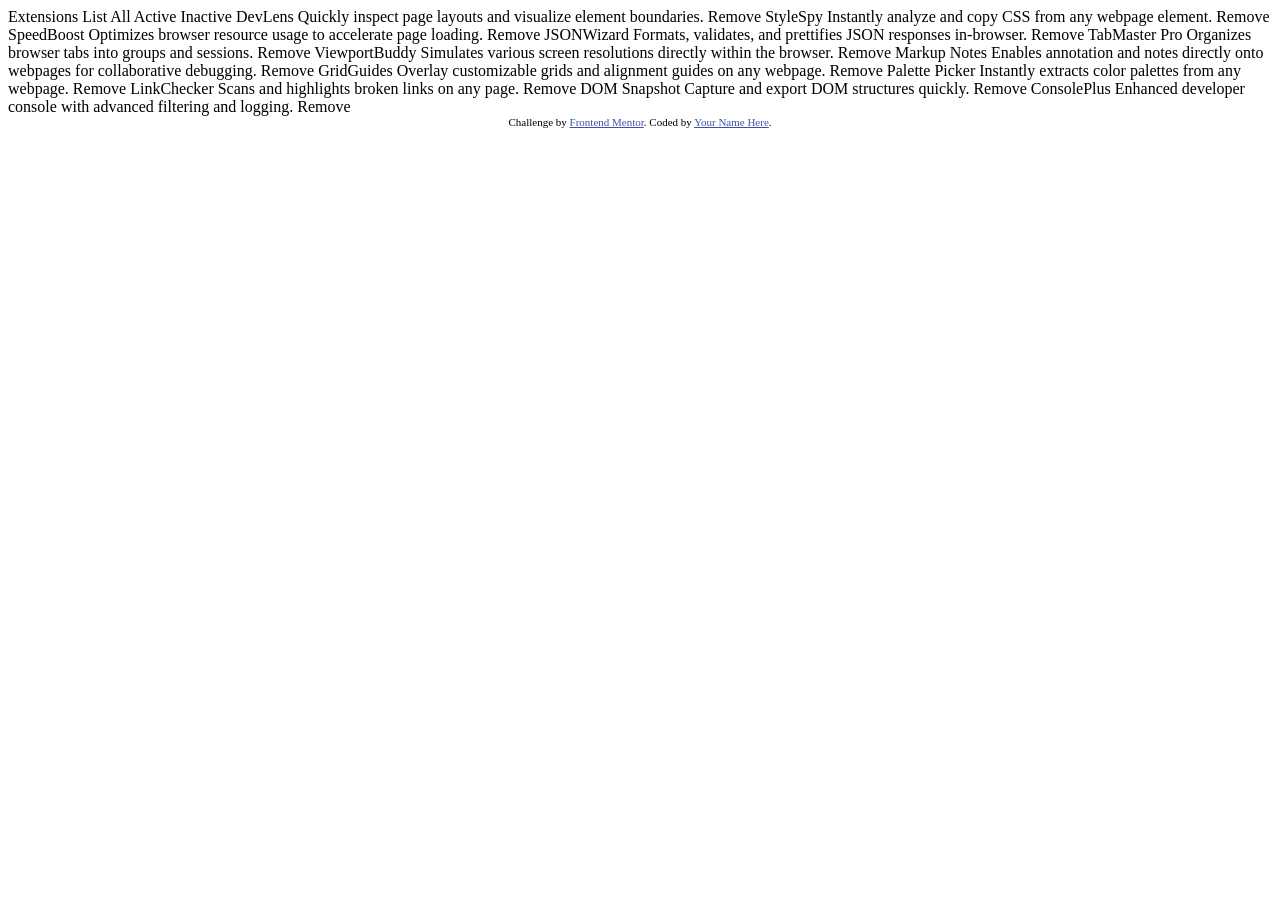
==== index.html @ 1ebfe711 "Add files via upload" ====
<!DOCTYPE html>
<html lang="en">
<head>
  <meta charset="UTF-8">
  <meta name="viewport" content="width=device-width, initial-scale=1.0"> <!-- displays site properly based on user's device -->

  <link rel="icon" type="image/png" sizes="32x32" href="./assets/images/favicon-32x32.png">
  
  <title>Frontend Mentor | Browser extensions manager UI</title>

  <!-- Feel free to remove these styles or customise in your own stylesheet 👍 -->
  <style>
    .attribution { font-size: 11px; text-align: center; }
    .attribution a { color: hsl(228, 45%, 44%); }
  </style>
</head>
<body>

  Extensions List

  All
  Active
  Inactive

  <!-- If you plan to use the JSON file to populate the data dynamically, you can delete the content below -->

  DevLens
  Quickly inspect page layouts and visualize element boundaries.
  Remove

  StyleSpy
  Instantly analyze and copy CSS from any webpage element.
  Remove

  SpeedBoost
  Optimizes browser resource usage to accelerate page loading.
  Remove

  JSONWizard
  Formats, validates, and prettifies JSON responses in-browser.
  Remove

  TabMaster Pro
  Organizes browser tabs into groups and sessions.
  Remove

  ViewportBuddy
  Simulates various screen resolutions directly within the browser.
  Remove

  Markup Notes
  Enables annotation and notes directly onto webpages for collaborative debugging.
  Remove

  GridGuides
  Overlay customizable grids and alignment guides on any webpage.
  Remove

  Palette Picker
  Instantly extracts color palettes from any webpage.
  Remove

  LinkChecker
  Scans and highlights broken links on any page.
  Remove

  DOM Snapshot
  Capture and export DOM structures quickly.
  Remove

  ConsolePlus
  Enhanced developer console with advanced filtering and logging.
  Remove

  <div class="attribution">
    Challenge by <a href="https://www.frontendmentor.io?ref=challenge">Frontend Mentor</a>. 
    Coded by <a href="#">Your Name Here</a>.
  </div>
</body>
</html>
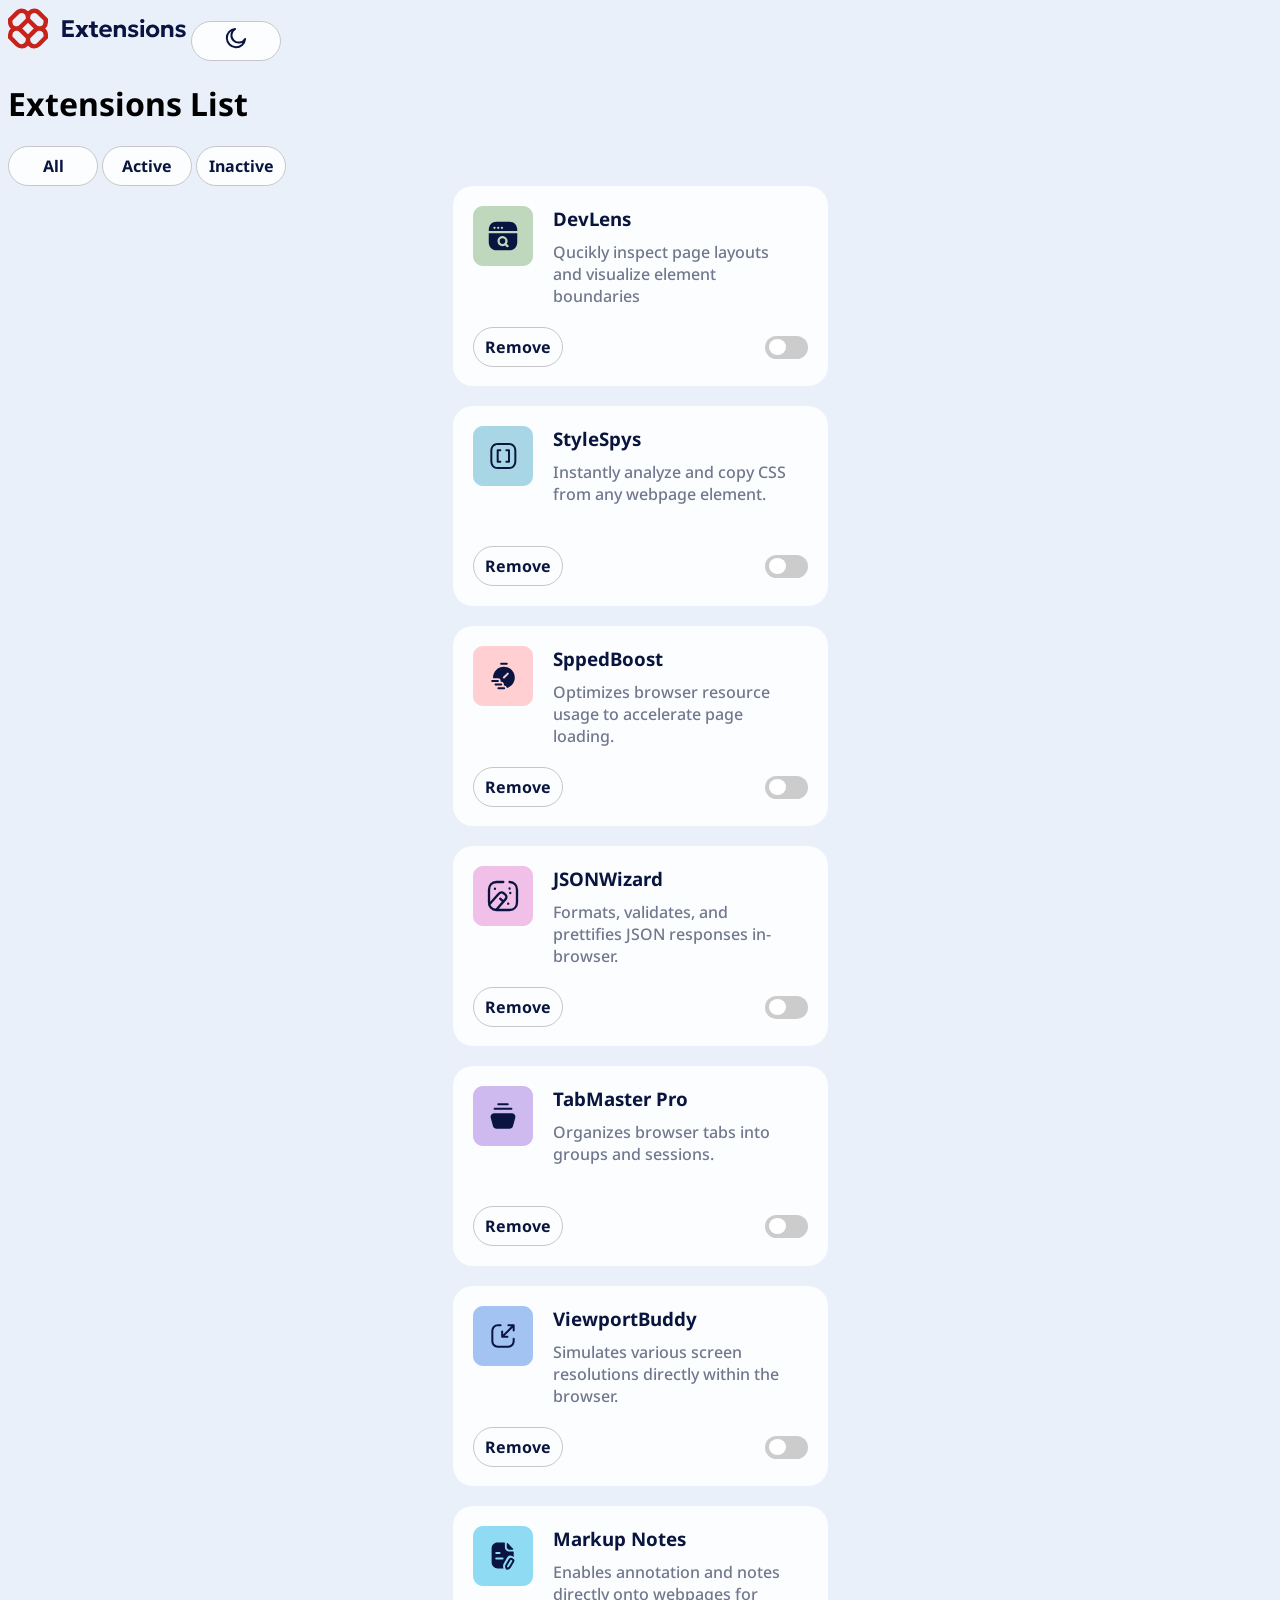
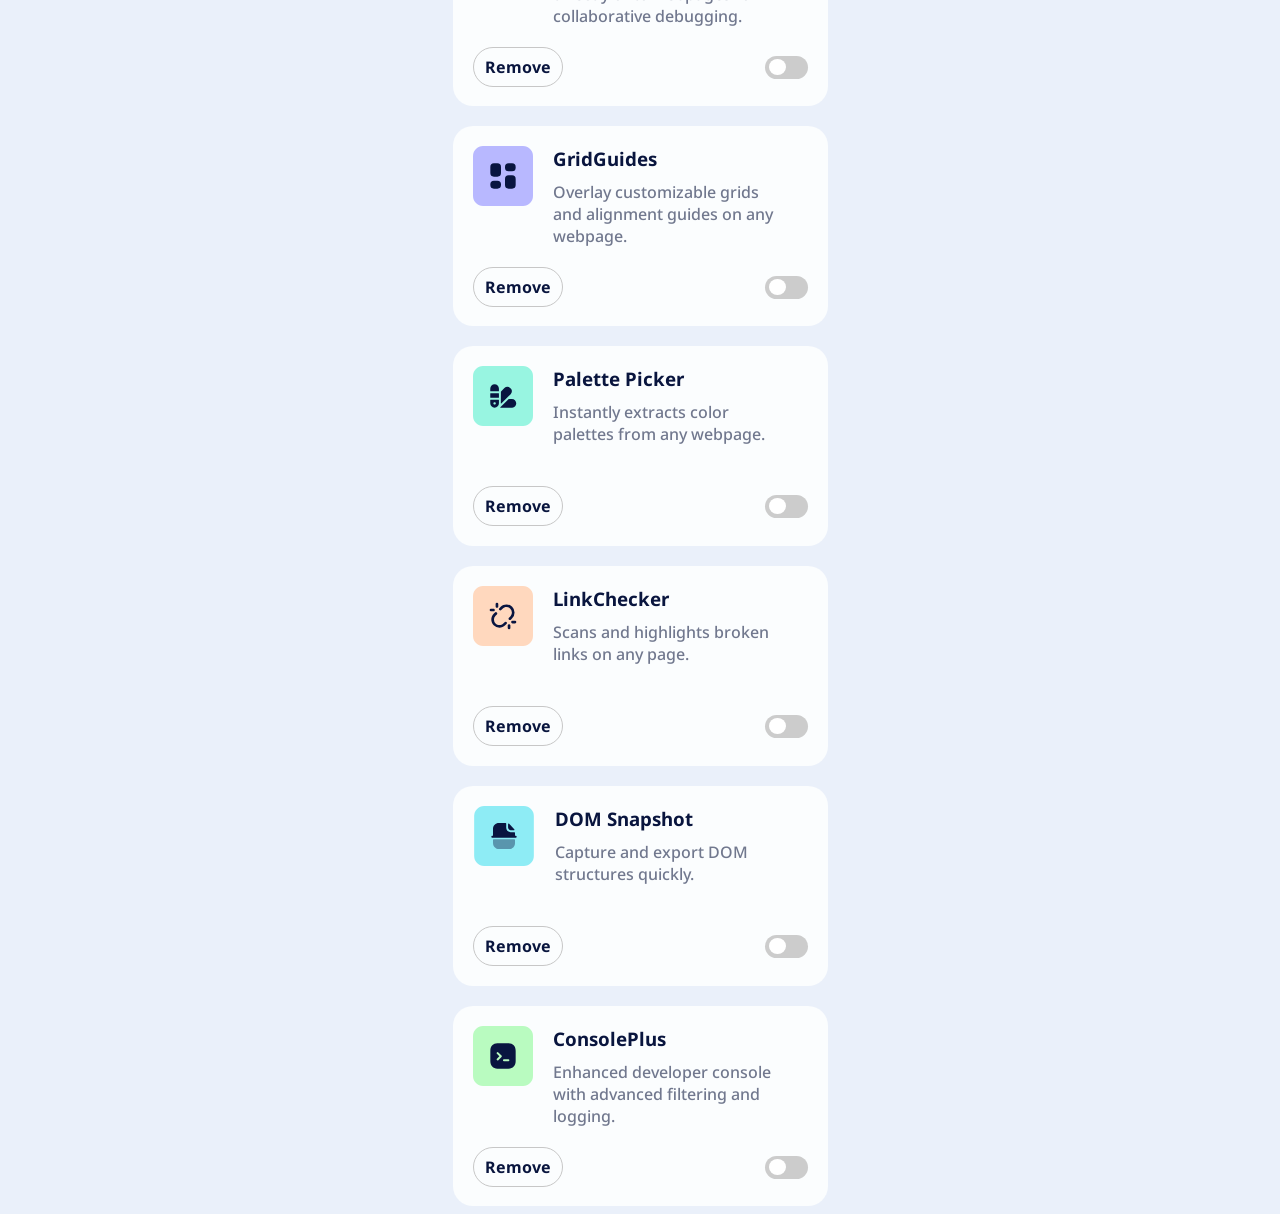
==== commit ec53afbc: "Update index.html" ====
--- a/index.html
+++ b/index.html
@@ -1,80 +1,230 @@
 <!DOCTYPE html>
 <html lang="en">
+
 <head>
-  <meta charset="UTF-8">
-  <meta name="viewport" content="width=device-width, initial-scale=1.0"> <!-- displays site properly based on user's device -->
+    <link rel="stylesheet" href="design.css">
+    <link rel="preconnect" href="https://fonts.googleapis.com">
+    <link rel="preconnect" href="https://fonts.gstatic.com" crossorigin>
+    <link
+        href="https://fonts.googleapis.com/css2?family=DM+Sans:ital,opsz,wght@0,9..40,100..1000;1,9..40,100..1000&family=Noto+Sans:ital,wght@0,100..900;1,100..900&family=Overpass:ital,wght@0,100..900;1,100..900&display=swap"
+        rel="stylesheet">
+    <meta charset="UTF-8">
+    <meta name="viewport" content="width=device-width, initial-scale=1.0">
+    <title>Browser Extensions Manager</title>
+</head>
 
-  <link rel="icon" type="image/png" sizes="32x32" href="./assets/images/favicon-32x32.png">
-  
-  <title>Frontend Mentor | Browser extensions manager UI</title>
+<body>
+    <div class="all">
+        <div class="extensions">
+            <div class="extensions-bar">
+                <img src="./assets/images/logo.svg">
+                <button class="toggle-btn" id="toggle-btn">
+                    <img id="toggle-icon" src="./assets/images/icon-moon.svg">
+                </button>
+            </div>
+            <h1>Extensions List</h1>
+            <div class="selections">
+                <button class="options" onclick="selectionActive(this)">All</button>
+                <button class="options" onclick="selectionActive(this)">Active</button>
+                <button class="options" onclick="selectionActive(this)">Inactive</button>
+            </div>
+        </div>
+        <div class="main-container" id="main-container">
+            <div class ="children" class="devlens">
+                <div class="description">
+                    <img src="./assets/images/logo-devlens.svg">
+                    <div class="inline">
+                        <h3>DevLens</h3>
+                        <p>Qucikly inspect page layouts and visualize element boundaries</p>
+                    </div>
+                </div>
+                <div class="buttons">
+                    <button class="remove">Remove</button>
+                    <label class="switch">
+                        <input type="checkbox">
+                        <span class="slider"></span>
+                    </label>
+                </div>
+            </div>
+            <div class ="children" class="stylespy">
+                <div class="description">
+                    <img src="./assets/images/logo-style-spy.svg">
+                    <div class="inline">
+                        <h3>StyleSpys</h3>
+                        <p>Instantly analyze and copy CSS from any webpage element.</p>
+                    </div>
+                </div>
+                <div class="buttons">
+                    <button class="remove">Remove</button>
+                    <label class="switch">
+                        <input type="checkbox">
+                        <span class="slider"></span>
+                    </label>
+                </div>
+            </div>
+            <div class ="children" class="speedboost">
+                <div class="description">
+                    <img src="./assets/images/logo-speed-boost.svg">
+                    <div class="inline">
+                        <h3>SppedBoost</h3>
+                        <p>Optimizes browser resource usage to accelerate page loading.</p>
+                    </div>
+                </div>
+                <div class="buttons">
+                    <button class="remove">Remove</button>
+                    <label class="switch">
+                        <input type="checkbox">
+                        <span class="slider"></span>
+                    </label>
+                </div>
+            </div>
+            <div class ="children" class="jsonwizard">
+                <div class="description">
+                    <img src="./assets/images/logo-json-wizard.svg">
+                    <div class="inline">
+                        <h3>JSONWizard</h3>
+                        <p>Formats, validates, and prettifies JSON responses in-browser.</p>
+                    </div>
+                </div>
+                <div class="buttons">
+                    <button class="remove">Remove</button>
+                    <label class="switch">
+                        <input type="checkbox">
+                        <span class="slider"></span>
+                    </label>
+                </div>
+            </div>
+            <div class ="children" class="tabmaster pro">
+                <div class="description">
+                    <img src="./assets/images/logo-tab-master-pro.svg">
+                    <div class="inline">
+                        <h3>TabMaster Pro</h3>
+                        <p>Organizes browser tabs into groups and sessions.</p>
+                    </div>
+                </div>
+                <div class="buttons">
+                    <button class="remove">Remove</button>
+                    <label class="switch">
+                        <input type="checkbox">
+                        <span class="slider"></span>
+                    </label>
+                </div>
+            </div>
+            <div class ="children" class="viewportbuddy">
+                <div class="description">
+                    <img src="./assets/images/logo-viewport-buddy.svg">
+                    <div class="inline">
+                        <h3>ViewportBuddy</h3>
+                        <p>Simulates various screen resolutions directly within the browser.</p>
+                    </div>
+                </div>
+                <div class="buttons">
+                    <button class="remove">Remove</button>
+                    <label class="switch">
+                        <input type="checkbox">
+                        <span class="slider"></span>
+                    </label>
+                </div>
+            </div>
+            <div class ="children" class="markupnotes">
+                <div class="description">
+                    <img src="./assets/images/logo-markup-notes.svg">
+                    <div class="inline">
+                        <h3>Markup Notes</h3>
+                        <p>Enables annotation and notes directly onto webpages for collaborative debugging.</p>
+                    </div>
+                </div>
+                <div class="buttons">
+                    <button class="remove">Remove</button>
+                    <label class="switch">
+                        <input type="checkbox">
+                        <span class="slider"></span>
+                    </label>
+                </div>
+            </div>
+            <div class ="children" class="gridguides">
+                <div class="description">
+                    <img src="./assets/images/logo-grid-guides.svg">
+                    <div class="inline">
+                        <h3>GridGuides</h3>
+                        <p>Overlay customizable grids and alignment guides on any webpage.</p>
+                    </div>
+                </div>
+                <div class="buttons">
+                    <button class="remove">Remove</button>
+                    <label class="switch">
+                        <input type="checkbox">
+                        <span class="slider"></span>
+                    </label>
+                </div>
+            </div>
+            <div class ="children" class="palettepicker">
+                <div class="description">
+                    <img src="./assets/images/logo-palette-picker.svg">
+                    <div class="inline">
+                        <h3>Palette Picker</h3>
+                        <p>Instantly extracts color palettes from any webpage.</p>
+                    </div>
+                </div>
+                <div class="buttons">
+                    <button class="remove">Remove</button>
+                    <label class="switch">
+                        <input type="checkbox">
+                        <span class="slider"></span>
+                    </label>
+                </div>
+            </div>
+            <div class ="children" class="linkchecker">
+                <div class="description">
+                    <img src="./assets/images/logo-link-checker.svg">
+                    <div class="inline">
+                        <h3>LinkChecker</h3>
+                        <p>Scans and highlights broken links on any page.</p>
+                    </div>
+                </div>
+                <div class="buttons">
+                    <button class="remove">Remove</button>
+                    <label class="switch">
+                        <input type="checkbox">
+                        <span class="slider"></span>
+                    </label>
+                </div>
+            </div>
+            <div class ="children"  class="domsnapshot">
+                <div class="description">
+                    <img src="./assets/images/logo-dom-snapshot.svg">
+                    <div class="inline">
+                        <h3>DOM Snapshot</h3>
+                        <p>Capture and export DOM structures quickly.</p>
+                    </div>
+                </div>
+                <div class="buttons">
+                    <button class="remove">Remove</button>
+                    <label class="switch">
+                        <input type="checkbox">
+                        <span class="slider"></span>
+                    </label>
+                </div>
+            </div>
+            <div class ="children" class="consoleplus">
+                <div class="description">
+                    <img src="./assets/images/logo-console-plus.svg">
+                    <div class="inline">
+                        <h3>ConsolePlus</h3>
+                        <p>Enhanced developer console with advanced filtering and logging.</p>
+                    </div>
+                </div>
+                <div class="buttons">
+                    <button class="remove">Remove</button>
+                    <label class="switch">
+                        <input type="checkbox">
+                        <span class="slider"></span>
+                    </label>
+                </div>
+            </div>
+        </div>
+    </div>
 
-  <!-- Feel free to remove these styles or customise in your own stylesheet 👍 -->
-  <style>
-    .attribution { font-size: 11px; text-align: center; }
-    .attribution a { color: hsl(228, 45%, 44%); }
-  </style>
-</head>
-<body>
-
-  Extensions List
-
-  All
-  Active
-  Inactive
-
-  <!-- If you plan to use the JSON file to populate the data dynamically, you can delete the content below -->
-
-  DevLens
-  Quickly inspect page layouts and visualize element boundaries.
-  Remove
-
-  StyleSpy
-  Instantly analyze and copy CSS from any webpage element.
-  Remove
-
-  SpeedBoost
-  Optimizes browser resource usage to accelerate page loading.
-  Remove
-
-  JSONWizard
-  Formats, validates, and prettifies JSON responses in-browser.
-  Remove
-
-  TabMaster Pro
-  Organizes browser tabs into groups and sessions.
-  Remove
-
-  ViewportBuddy
-  Simulates various screen resolutions directly within the browser.
-  Remove
-
-  Markup Notes
-  Enables annotation and notes directly onto webpages for collaborative debugging.
-  Remove
-
-  GridGuides
-  Overlay customizable grids and alignment guides on any webpage.
-  Remove
-
-  Palette Picker
-  Instantly extracts color palettes from any webpage.
-  Remove
-
-  LinkChecker
-  Scans and highlights broken links on any page.
-  Remove
-
-  DOM Snapshot
-  Capture and export DOM structures quickly.
-  Remove
-
-  ConsolePlus
-  Enhanced developer console with advanced filtering and logging.
-  Remove
-
-  <div class="attribution">
-    Challenge by <a href="https://www.frontendmentor.io?ref=challenge">Frontend Mentor</a>. 
-    Coded by <a href="#">Your Name Here</a>.
-  </div>
+    <script src="design.js"></script>
 </body>
-</html>+</html>
--- a/design.css
+++ b/design.css
@@ -0,0 +1,105 @@
+html{
+    box-sizing: border-box;
+    font-family: "Noto Sans";
+    background-color: hsl(217, 61%, 95%);
+}
+*, *::before, *::after{
+    box-sizing: inherit;
+}
+.main-container{
+    width: 100%;
+    max-width: 375px;
+    margin: 0 auto;
+    display: grid;
+    gap: 20px;
+}
+.main-container > * {
+    background-color: hsl(200, 60%, 99%);
+    padding: 20px;
+    display: flex;
+    flex-direction: column;
+    gap: 20px;
+    border-radius: 20px;
+    height: 200px;
+}
+.description img{
+    width: 90px;
+    height: 60px;
+}
+.description{
+    display: flex;
+    flex-direction: row;
+    gap: 20px;
+    padding: 0 20px 0 0;
+}
+h3{
+    margin: 0 0 0 0;
+    color: hsl(227, 75%, 14%);
+}
+.inline p{
+    margin: 0;
+    color: hsl(226, 11%, 50%);
+    font-weight: 500;
+}
+.inline{
+    display: flex;
+    flex-direction: column;
+    gap: 10px;
+}
+button {
+    font-family: "Noto Sans";
+    color: hsl(227, 75%, 14%);
+    border: 1px solid hsl(0, 0%, 78%);
+    background-color: hsl(200, 60%, 99%);
+    width: 90px;
+    height: 40px;
+    border-radius: 20px;
+    font-weight: bold;
+    font-size: 1.0rem;
+}
+.buttons{
+    margin-top: auto;
+    display: flex;
+    justify-content: space-between;
+    align-items: center;
+}
+.switch {
+  position: relative;
+  display: inline-block;
+  width: 43px;
+  height: 23px;
+}
+
+.switch input {
+  opacity: 0;
+  width: 0;
+  height: 0;
+}
+
+.slider {
+  position: absolute;
+  cursor: pointer;
+  top: 0; left: 0;
+  right: 0; bottom: 0;
+  background-color: #ccc;
+  transition: 0.4s;
+  border-radius: 34px;
+}
+
+.slider::before {
+  position: absolute;
+  content: "";
+  height: 16px; width: 17px;
+  left: 4px; bottom: 3.5px;
+  background-color: white;
+  transition: 0.4s;
+  border-radius: 50%;
+}
+
+input:checked + .slider {
+  background-color: hsl(3, 77%, 44%);
+}
+
+input:checked + .slider::before {
+  transform: translateX(19px);
+}
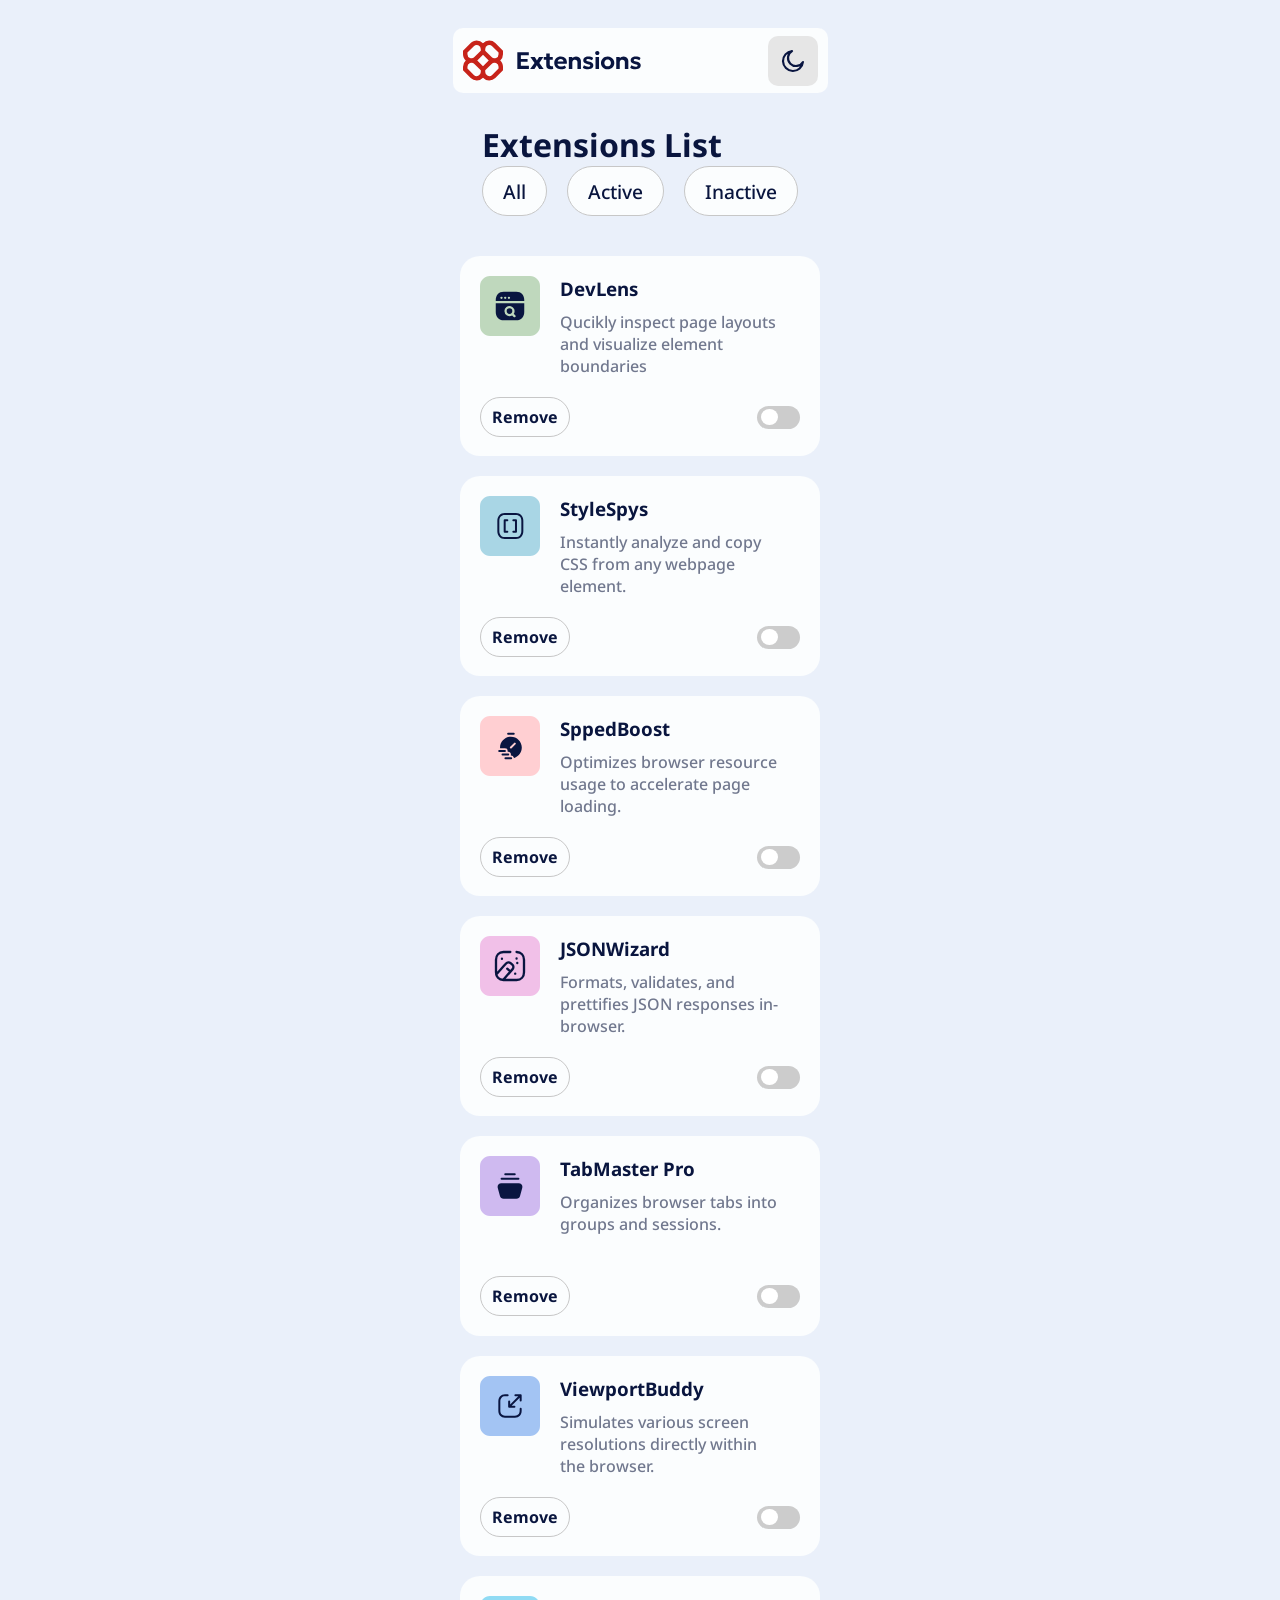
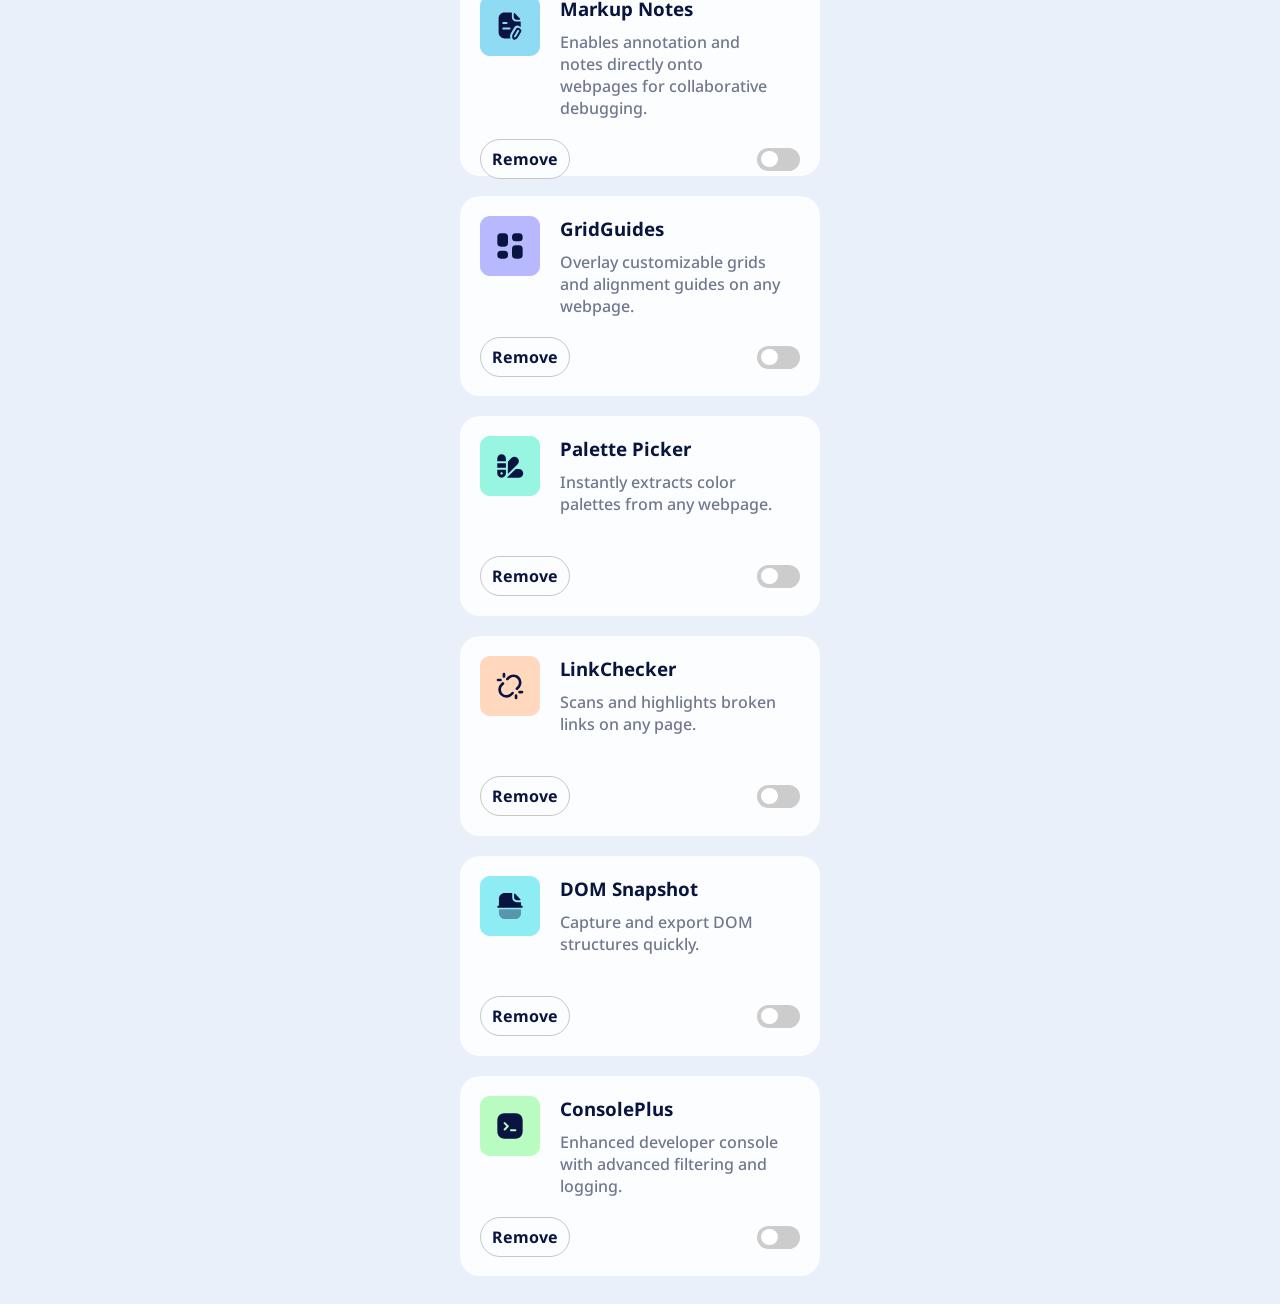
==== commit cb1c8c29: "Update index.html" ====
--- a/index.html
+++ b/index.html
@@ -22,15 +22,17 @@
                     <img id="toggle-icon" src="./assets/images/icon-moon.svg">
                 </button>
             </div>
-            <h1>Extensions List</h1>
-            <div class="selections">
-                <button class="options" onclick="selectionActive(this)">All</button>
-                <button class="options" onclick="selectionActive(this)">Active</button>
-                <button class="options" onclick="selectionActive(this)">Inactive</button>
+            <div class="selection-bar">
+                <h1>Extensions List</h1>
+                <div class="selections">
+                    <button class="options" onclick="selectionActive(this)">All</button>
+                    <button class="options" onclick="selectionActive(this)">Active</button>
+                    <button class="options" onclick="selectionActive(this)">Inactive</button>
+                </div>
             </div>
         </div>
         <div class="main-container" id="main-container">
-            <div class ="children" class="devlens">
+            <div class="children" class="devlens">
                 <div class="description">
                     <img src="./assets/images/logo-devlens.svg">
                     <div class="inline">
@@ -46,7 +48,7 @@
                     </label>
                 </div>
             </div>
-            <div class ="children" class="stylespy">
+            <div class="children" class="stylespy">
                 <div class="description">
                     <img src="./assets/images/logo-style-spy.svg">
                     <div class="inline">
@@ -62,7 +64,7 @@
                     </label>
                 </div>
             </div>
-            <div class ="children" class="speedboost">
+            <div class="children" class="speedboost">
                 <div class="description">
                     <img src="./assets/images/logo-speed-boost.svg">
                     <div class="inline">
@@ -78,7 +80,7 @@
                     </label>
                 </div>
             </div>
-            <div class ="children" class="jsonwizard">
+            <div class="children" class="jsonwizard">
                 <div class="description">
                     <img src="./assets/images/logo-json-wizard.svg">
                     <div class="inline">
@@ -94,7 +96,7 @@
                     </label>
                 </div>
             </div>
-            <div class ="children" class="tabmaster pro">
+            <div class="children" class="tabmaster pro">
                 <div class="description">
                     <img src="./assets/images/logo-tab-master-pro.svg">
                     <div class="inline">
@@ -110,7 +112,7 @@
                     </label>
                 </div>
             </div>
-            <div class ="children" class="viewportbuddy">
+            <div class="children" class="viewportbuddy">
                 <div class="description">
                     <img src="./assets/images/logo-viewport-buddy.svg">
                     <div class="inline">
@@ -126,7 +128,7 @@
                     </label>
                 </div>
             </div>
-            <div class ="children" class="markupnotes">
+            <div class="children" class="markupnotes">
                 <div class="description">
                     <img src="./assets/images/logo-markup-notes.svg">
                     <div class="inline">
@@ -142,7 +144,7 @@
                     </label>
                 </div>
             </div>
-            <div class ="children" class="gridguides">
+            <div class="children" class="gridguides">
                 <div class="description">
                     <img src="./assets/images/logo-grid-guides.svg">
                     <div class="inline">
@@ -158,7 +160,7 @@
                     </label>
                 </div>
             </div>
-            <div class ="children" class="palettepicker">
+            <div class="children" class="palettepicker">
                 <div class="description">
                     <img src="./assets/images/logo-palette-picker.svg">
                     <div class="inline">
@@ -174,7 +176,7 @@
                     </label>
                 </div>
             </div>
-            <div class ="children" class="linkchecker">
+            <div class="children" class="linkchecker">
                 <div class="description">
                     <img src="./assets/images/logo-link-checker.svg">
                     <div class="inline">
@@ -190,7 +192,7 @@
                     </label>
                 </div>
             </div>
-            <div class ="children"  class="domsnapshot">
+            <div class="children" class="domsnapshot">
                 <div class="description">
                     <img src="./assets/images/logo-dom-snapshot.svg">
                     <div class="inline">
@@ -206,7 +208,7 @@
                     </label>
                 </div>
             </div>
-            <div class ="children" class="consoleplus">
+            <div class="children" class="consoleplus">
                 <div class="description">
                     <img src="./assets/images/logo-console-plus.svg">
                     <div class="inline">
@@ -227,4 +229,5 @@
 
     <script src="design.js"></script>
 </body>
+
 </html>
--- a/design.css
+++ b/design.css
@@ -1,52 +1,95 @@
-html{
+/* === BASE STYLES === */
+html {
     box-sizing: border-box;
     font-family: "Noto Sans";
     background-color: hsl(217, 61%, 95%);
 }
-*, *::before, *::after{
+
+*,
+*::before,
+*::after {
     box-sizing: inherit;
 }
-.main-container{
-    width: 100%;
-    max-width: 375px;
-    margin: 0 auto;
-    display: grid;
-    gap: 20px;
-}
-.main-container > * {
-    background-color: hsl(200, 60%, 99%);
-    padding: 20px;
-    display: flex;
-    flex-direction: column;
-    gap: 20px;
-    border-radius: 20px;
-    height: 200px;
-}
-.description img{
-    width: 90px;
-    height: 60px;
-}
-.description{
-    display: flex;
-    flex-direction: row;
-    gap: 20px;
-    padding: 0 20px 0 0;
-}
-h3{
-    margin: 0 0 0 0;
-    color: hsl(227, 75%, 14%);
-}
-.inline p{
+
+.all {
+    padding: 20px 0px;
+}
+
+h1 {
+    margin: 10px 0 0 0;
+    color: hsl(227, 75%, 14%);
+}
+
+h3 {
+    margin: 0;
+    color: hsl(227, 75%, 14%);
+}
+
+.inline p {
     margin: 0;
     color: hsl(226, 11%, 50%);
     font-weight: 500;
 }
-.inline{
+
+.main-container {
+    width: 100%;
+    max-width: 360px;
+    margin: 0 auto;
+    display: grid;
+    gap: 20px;
+}
+
+.main-container>* {
+    background-color: hsl(200, 60%, 99%);
+    padding: 20px;
+    display: flex;
+    flex-direction: column;
+    gap: 20px;
+    border-radius: 20px;
+    height: 200px;
+}
+
+.extensions {
+    width: 100%;
+    max-width: 375px;
+    margin: 0 auto 40px;
+    display: flex;
+    flex-direction: column;
+    align-items: center;
+    gap: 20px;
+}
+
+.extensions-bar {
+    display: flex;
+    justify-content: space-between;
+    align-items: center;
+    border-radius: 10px;
+    height: 65px;
+    padding: 10px;
+    width: 100%;
+    background-color: hsl(200, 60%, 99%);
+}
+
+.description {
+    display: flex;
+    flex-direction: row;
+    gap: 20px;
+    padding-right: 20px;
+}
+
+.description img {
+    width: 90px;
+    height: 60px;
+}
+
+.inline {
     display: flex;
     flex-direction: column;
     gap: 10px;
 }
-button {
+
+/* === BUTTONS === */
+.main-container button {
     font-family: "Noto Sans";
     color: hsl(227, 75%, 14%);
     border: 1px solid hsl(0, 0%, 78%);
@@ -55,51 +98,163 @@
     height: 40px;
     border-radius: 20px;
     font-weight: bold;
-    font-size: 1.0rem;
-}
-.buttons{
+    font-size: 1rem;
+}
+
+.remove {
+    cursor: pointer;
+}
+
+.buttons {
     margin-top: auto;
     display: flex;
     justify-content: space-between;
     align-items: center;
 }
+
+/* === SWITCH === */
 .switch {
-  position: relative;
-  display: inline-block;
-  width: 43px;
-  height: 23px;
+    position: relative;
+    display: inline-block;
+    width: 43px;
+    height: 23px;
 }
 
 .switch input {
-  opacity: 0;
-  width: 0;
-  height: 0;
+    opacity: 0;
+    width: 0;
+    height: 0;
 }
 
 .slider {
-  position: absolute;
-  cursor: pointer;
-  top: 0; left: 0;
-  right: 0; bottom: 0;
-  background-color: #ccc;
-  transition: 0.4s;
-  border-radius: 34px;
+    position: absolute;
+    cursor: pointer;
+    top: 0;
+    left: 0;
+    right: 0;
+    bottom: 0;
+    background-color: #ccc;
+    transition: 0.4s;
+    border-radius: 34px;
 }
 
 .slider::before {
-  position: absolute;
-  content: "";
-  height: 16px; width: 17px;
-  left: 4px; bottom: 3.5px;
-  background-color: white;
-  transition: 0.4s;
-  border-radius: 50%;
-}
-
-input:checked + .slider {
-  background-color: hsl(3, 77%, 44%);
-}
-
-input:checked + .slider::before {
-  transform: translateX(19px);
-}+    position: absolute;
+    content: "";
+    height: 16px;
+    width: 17px;
+    left: 4px;
+    bottom: 3.5px;
+    background-color: white;
+    transition: 0.4s;
+    border-radius: 50%;
+}
+
+input:checked+.slider {
+    background-color: hsl(3, 77%, 44%);
+}
+
+input:checked+.slider::before {
+    transform: translateX(19px);
+}
+
+/* === TOGGLE BUTTON === */
+.toggle-btn {
+    background-color: hsl(0, 0%, 90%);
+    border: none;
+    cursor: pointer;
+    transition: transform 0.3s ease;
+    width: 50px;
+    padding: 13px;
+    display: flex;
+    align-items: center;
+    justify-content: center;
+    border-radius: 10px;
+}
+
+.toggle-btn:hover {
+    transform: scale(1.1);
+    background-color: hsl(0, 0%, 70%);
+    transition: 0.5s;
+}
+
+.toggle-btn img {
+    width: 100%;
+}
+
+/* === SELECTION BUTTONS === */
+.selections {
+    display: flex;
+    justify-content: center;
+    align-items: center;
+    gap: 20px;
+}
+
+.selections button {
+    font-family: "Noto Sans";
+    color: hsl(227, 75%, 14%);
+    border: 1px solid hsl(0, 0%, 78%);
+    background-color: hsl(200, 60%, 99%);
+    padding: 20px;
+    height: 50px;
+    border-radius: 30px;
+    font-weight: 500;
+    font-size: 1.2rem;
+    display: flex;
+    align-items: center;
+    cursor: pointer;
+    transition: 0.5s;
+}
+
+.selections button:hover {
+    transform: scale(1.05);
+}
+
+/* === NIGHT THEME === */
+body.night-theme {
+    background: linear-gradient(180deg, #040918 0%, #091540 100%);
+}
+
+body.night-theme .toggle-btn {
+    background-color: hsl(226, 11%, 27%);
+}
+
+body.night-theme h1,
+body.night-theme h3 {
+    color: #f0f0f0;
+}
+
+body.night-theme .inline p {
+    color: #bbb;
+}
+
+body.night-theme .main-container>* {
+    background-color: hsl(226, 25%, 17%);
+    border: 1px solid hsl(226, 11%, 50%);
+}
+
+body.night-theme .extensions-bar {
+    background-color: hsl(226, 25%, 17%);
+}
+
+body.night-theme .remove,
+body.night-theme .options,
+body.night-theme .selections button {
+    background-color: hsl(226, 25%, 17%);
+    color: white;
+    border: 1px solid hsl(226, 11%, 50%);
+}
+
+.extensions-bar img {
+    transition: 0.3s;
+}
+
+body.night-theme .extensions-bar img {
+    filter: brightness(0) invert(1);
+}
+
+.selections .active,
+body.night-theme .selections .active {
+    background-color: hsl(3, 77%, 44%);
+    color: hsl(200, 60%, 99%);
+}
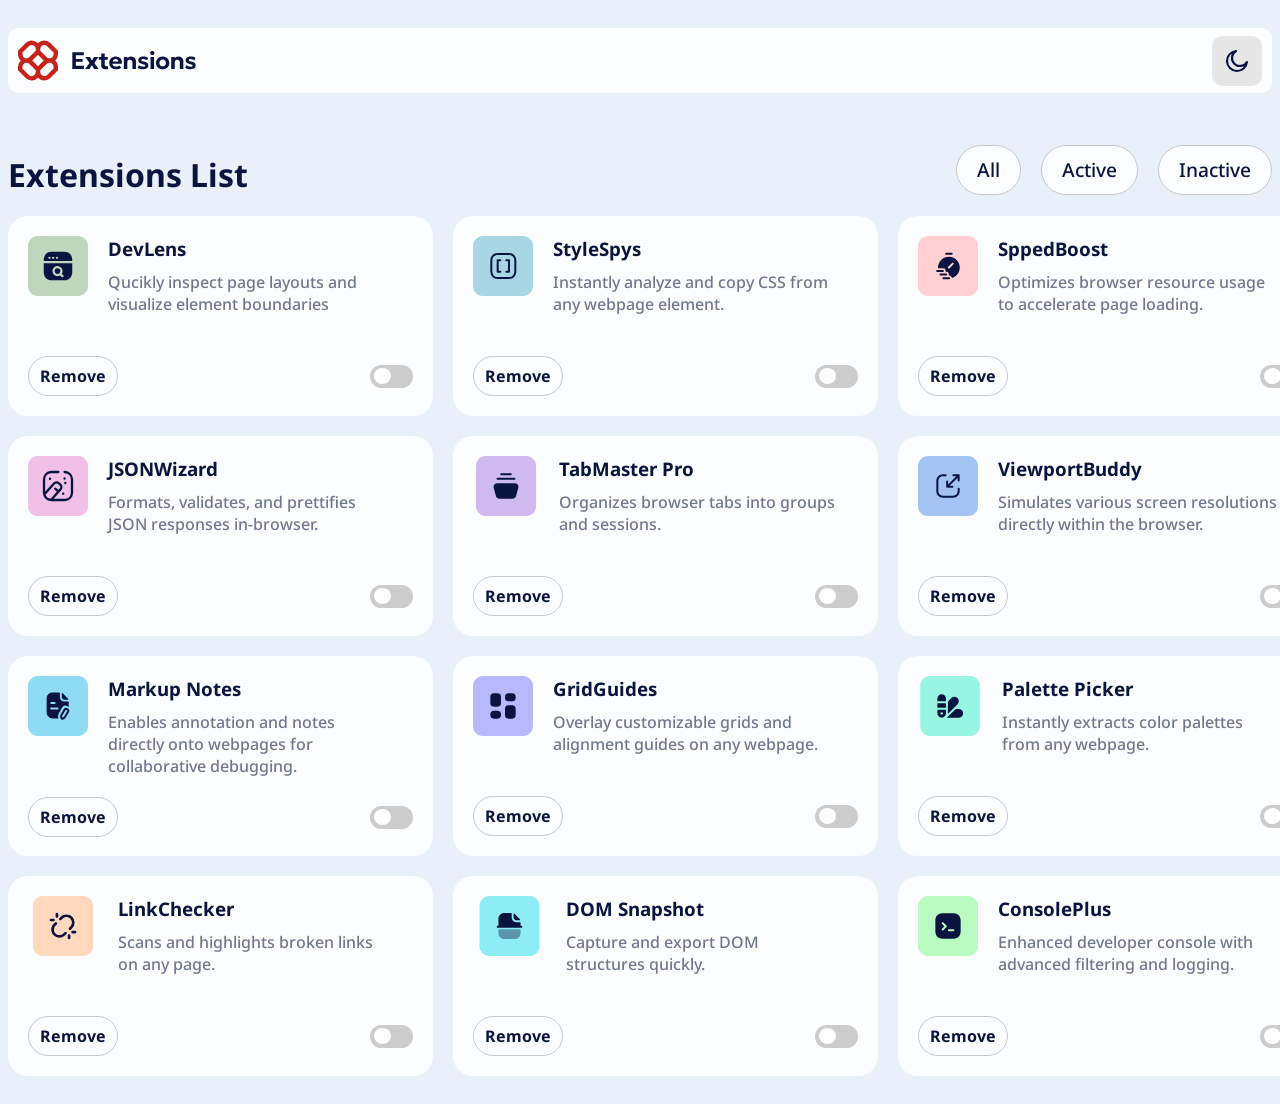
==== commit 771e062e: "Update index.html" ====
--- a/index.html
+++ b/index.html
@@ -25,9 +25,9 @@
             <div class="selection-bar">
                 <h1>Extensions List</h1>
                 <div class="selections">
-                    <button class="options" onclick="selectionActive(this)">All</button>
-                    <button class="options" onclick="selectionActive(this)">Active</button>
-                    <button class="options" onclick="selectionActive(this)">Inactive</button>
+                    <button id="all-button" class="options" onclick="selectionActive(this)">All</button>
+                    <button id="active-button" class="options" onclick="selectionActive(this)">Active</button>
+                    <button id="inactive-button" class="options" onclick="selectionActive(this)">Inactive</button>
                 </div>
             </div>
         </div>
--- a/design.css
+++ b/design.css
@@ -33,7 +33,7 @@
 
 .main-container {
     width: 100%;
-    max-width: 360px;
+    max-width: 375px;
     margin: 0 auto;
     display: grid;
     gap: 20px;
@@ -101,9 +101,14 @@
     font-size: 1rem;
 }
 
-.remove {
-    cursor: pointer;
-}
+.remove:hover {
+  background-color: hsl(3, 77%, 44%);
+  color: white;
+  border-color: hsl(3, 77%, 44%);
+  transition: 0.5s;
+  cursor: pointer;
+}
+
 
 .buttons {
     margin-top: auto;
@@ -190,6 +195,14 @@
     gap: 20px;
 }
 
+.selection-bar {
+    display: flex;
+    flex-direction: column;
+    align-items: center;
+    justify-content: center;
+    gap: 20px;
+}
+
 .selections button {
     font-family: "Noto Sans";
     color: hsl(227, 75%, 14%);
@@ -210,8 +223,19 @@
     transform: scale(1.05);
 }
 
+/* FOCUS EFFECT */
+.buttons .remove:focus,
+.options:focus,
+.buttons .slider:focus,
+.extensions-bar .toggle-btn:focus {
+    outline: hsl(3, 77%, 44%);
+    outline-offset: 2px;
+}
+
 /* === NIGHT THEME === */
 body.night-theme {
+    width: 100vw;
+    height: 100vh;
     background: linear-gradient(180deg, #040918 0%, #091540 100%);
 }
 
@@ -254,7 +278,38 @@
 }
 
 .selections .active,
-body.night-theme .selections .active {
+body.night-theme .selections .active,
+.remove.active,
+body.night-theme .remove.active {
     background-color: hsl(3, 77%, 44%);
     color: hsl(200, 60%, 99%);
 }
+
+@media (min-width: 1024px) {
+    .extensions {
+        width: 100%;
+        max-width: 1290px;
+        display: flex;
+        flex-direction: column;
+        margin-bottom: 0;
+        gap: 20px;
+        border-radius: 20px;
+    }
+
+    .main-container {
+        width: 100%;
+        max-width: 1330px;
+        margin: 0 auto;
+        display: grid;
+        gap: 20px;
+        grid-template-columns: repeat(3, 425px);
+        grid-template-rows: repeat(3, auto);
+    }
+
+    .selection-bar {
+        flex-direction: row;
+        width: 100%;
+        justify-content: space-between;
+        margin: 30px 0px 20px 0px;
+    }
+}
